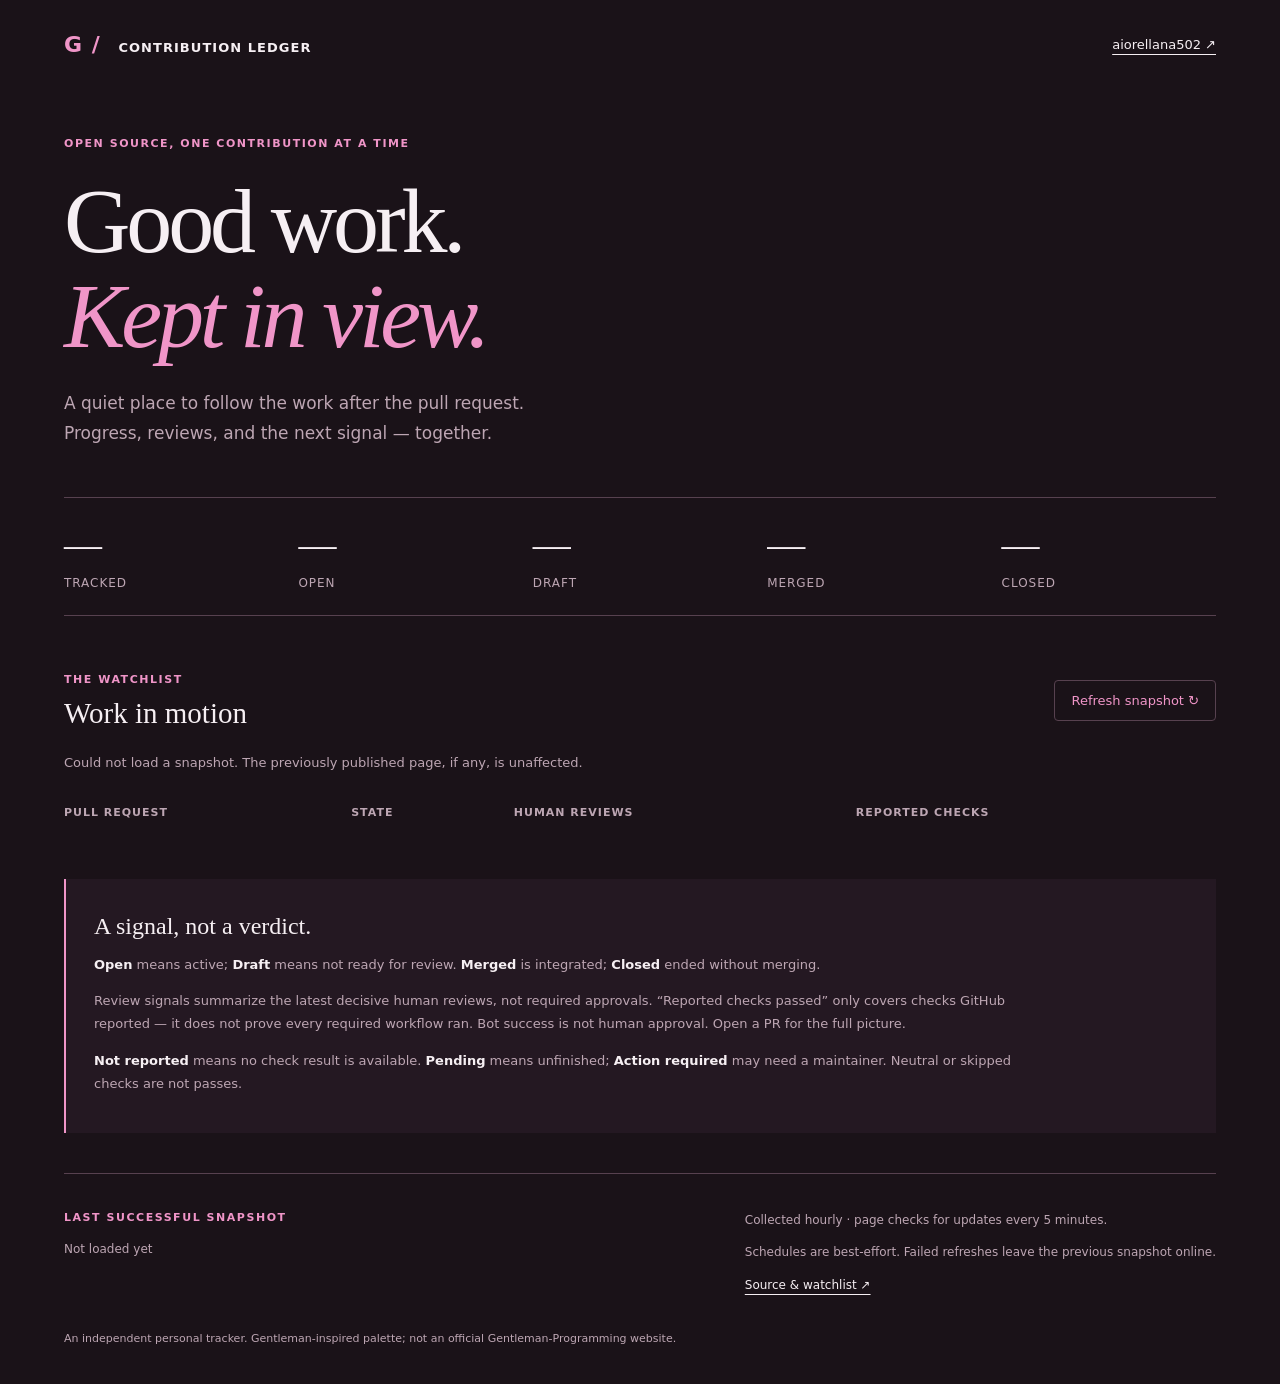
==== site/index.html @ 93922af1 "feat: add public PR contribution ledger dashboard Collector (Python) builds a validated snapshot of " ====
<!doctype html>
<html lang="en">
<head>
  <meta charset="utf-8">
  <meta name="viewport" content="width=device-width, initial-scale=1">
  <meta name="theme-color" content="#1a1218">
  <meta name="description" content="A personal ledger of open-source contributions, updated hourly from GitHub.">
  <title>Contribution ledger · aiorellana502</title>
  <link rel="stylesheet" href="styles.css">
  <script type="module" src="app.mjs"></script>
</head>
<body>
  <a class="skip-link" href="#pull-requests">Skip to pull requests</a>
  <main>
    <nav aria-label="Main navigation">
      <a class="wordmark" href="./"><span aria-hidden="true">G /</span> CONTRIBUTION LEDGER</a>
      <a href="https://github.com/aiorellana502">aiorellana502 ↗</a>
    </nav>
    <header>
      <p class="eyebrow">OPEN SOURCE, ONE CONTRIBUTION AT A TIME</p>
      <h1>Good work.<br><em>Kept in view.</em></h1>
      <p class="intro">A quiet place to follow the work after the pull request.<br>Progress, reviews, and the next signal — together.</p>
    </header>
    <section class="summary" aria-label="Pull request totals">
      <div><strong id="total">—</strong><span>Tracked</span></div>
      <div><strong id="open">—</strong><span>Open</span></div>
      <div><strong id="draft">—</strong><span>Draft</span></div>
      <div><strong id="merged">—</strong><span>Merged</span></div>
      <div><strong id="closed">—</strong><span>Closed</span></div>
    </section>
    <section id="pull-requests" aria-labelledby="ledger-title">
      <div class="section-heading"><div><p class="eyebrow">THE WATCHLIST</p><h2 id="ledger-title">Work in motion</h2></div><button id="refresh" type="button">Refresh snapshot ↻</button></div>
      <p id="message" role="status" aria-live="polite">Loading the latest published snapshot…</p>
      <div class="table-wrap" tabindex="0" role="region" aria-label="Pull requests; scroll horizontally on small screens">
        <table>
          <caption class="sr-only">Tracked contributions with PR state, human review signals and reported checks.</caption>
          <thead><tr><th scope="col">Pull request</th><th scope="col">State</th><th scope="col">Human reviews</th><th scope="col">Reported checks</th></tr></thead>
          <tbody id="rows"></tbody>
        </table>
      </div>
    </section>
    <aside aria-labelledby="signals-title">
      <h2 id="signals-title">A signal, not a verdict.</h2>
      <p><strong>Open</strong> means active; <strong>Draft</strong> means not ready for review. <strong>Merged</strong> is integrated; <strong>Closed</strong> ended without merging.</p>
      <p>Review signals summarize the latest decisive human reviews, not required approvals. “Reported checks passed” only covers checks GitHub reported — it does not prove every required workflow ran. Bot success is not human approval. Open a PR for the full picture.</p>
      <p><strong>Not reported</strong> means no check result is available. <strong>Pending</strong> means unfinished; <strong>Action required</strong> may need a maintainer. Neutral or skipped checks are not passes.</p>
    </aside>
    <footer>
      <div><p class="eyebrow">LAST SUCCESSFUL SNAPSHOT</p><p id="updated">Not loaded yet</p><p id="freshness"></p></div>
      <div><p>Collected hourly · page checks for updates every 5 minutes.</p><p>Schedules are best-effort. Failed refreshes leave the previous snapshot online.</p><a href="https://github.com/aiorellana502/pr-dashboard">Source & watchlist ↗</a></div>
    </footer>
    <p class="disclaimer">An independent personal tracker. Gentleman-inspired palette; not an official Gentleman-Programming website.</p>
    <noscript><p class="error">JavaScript is needed to display snapshots. You can still visit the <a href="https://github.com/aiorellana502/pr-dashboard/actions">update workflow</a> or individual PRs on GitHub.</p></noscript>
  </main>
</body>
</html>
---- site/styles.css ----
/* Palette reference: gentle-shell assets/install-wizard/wizard.css. */
:root {
  color-scheme: dark;
  --bg: #1a1218;
  --surface: #241822;
  --border: #57414f;
  --text: #f6eff3;
  --muted: #bda6b3;
  --accent: #f095c8;
  --focus: #ff76c3;
  --success: #b4e7c7;
  --warning: #e0c27a;
  --error: #ff718f;
  --info: #a9c7ee;
  font-family: system-ui, sans-serif;
  background: var(--bg);
  color: var(--text);
}
* { box-sizing: border-box; }
body { margin: 0; }
a { color: inherit; text-underline-offset: 5px; }
a:hover { color: var(--accent); }
a:focus-visible, button:focus-visible, .table-wrap:focus-visible { outline: 3px solid var(--focus); outline-offset: 5px; }
main { max-width: 1320px; padding: 32px 5% 24px; margin: auto; }
nav { display: flex; justify-content: space-between; gap: 20px; flex-wrap: wrap; align-items: center; font-size: 13px; }
.wordmark { font-weight: 700; letter-spacing: .08em; text-decoration: none; }
.wordmark span { color: var(--accent); margin-right: 12px; font-size: 22px; }
header { margin: 80px 0 48px; }
.eyebrow { font-size: 11px; font-weight: 700; letter-spacing: .14em; color: var(--accent); }
h1 { font: 400 clamp(48px, 8vw, 92px)/1.03 Georgia, serif; letter-spacing: -.045em; margin: 24px 0; }
h1 em { color: var(--accent); font-weight: 400; }
.intro { color: var(--muted); line-height: 1.8; font-size: 17px; }
.summary { display: grid; grid-template-columns: repeat(5, 1fr); border-block: 1px solid var(--border); padding: 24px 0; gap: 20px; }
.summary strong { display: block; font: 38px Georgia, serif; margin-bottom: 6px; }
.summary span { color: var(--muted); font-size: 12px; text-transform: uppercase; letter-spacing: .08em; }
.section-heading { display: flex; justify-content: space-between; gap: 16px; align-items: center; margin-top: 46px; }
h2 { font: 400 29px Georgia, serif; margin: 10px 0; }
button { font: inherit; font-size: 13px; color: var(--accent); border: 1px solid var(--border); background: transparent; padding: 12px 16px; border-radius: 4px; cursor: pointer; }
button:hover { background: var(--surface); border-color: var(--accent); }
button:disabled { cursor: wait; opacity: .7; }
#message { color: var(--muted); font-size: 13px; line-height: 1.6; min-height: 22px; }
#message.error, .error { color: var(--error); }
.table-wrap { overflow-x: auto; }
table { border-collapse: collapse; width: 100%; min-width: 790px; text-align: left; }
th { font-size: 11px; text-transform: uppercase; letter-spacing: .09em; color: var(--muted); font-weight: 600; padding: 18px 14px; }
th:first-child, td:first-child { padding-left: 0; }
td { border-top: 1px solid var(--border); padding: 23px 14px; vertical-align: top; font-size: 13px; line-height: 1.6; }
td:first-child { width: 46%; }
td a { font-size: 15px; font-weight: 600; text-decoration: none; display: block; }
td a:hover { text-decoration: underline; }
.repository { display: block; font-size: 11px; color: var(--muted); margin-top: 7px; overflow-wrap: anywhere; }
.badge { display: inline-block; border: 1px solid currentColor; border-radius: 4px; padding: 3px 8px; font-size: 11px; white-space: nowrap; }
.state-open { color: var(--success); }
.state-draft { color: var(--muted); }
.state-merged { color: var(--accent); }
.state-closed, .signal-failure { color: var(--error); }
.signal-pending { color: var(--warning); }
.signal-success { color: var(--success); }
aside { margin-top: 42px; padding: 24px 28px; background: var(--surface); border-left: 2px solid var(--accent); }
aside h2 { font-size: 24px; }
aside p { font-size: 13px; line-height: 1.8; color: var(--muted); max-width: 950px; }
aside strong { color: var(--text); }
footer { display: flex; justify-content: space-between; flex-wrap: wrap; gap: 24px; border-top: 1px solid var(--border); padding-top: 24px; margin-top: 40px; }
footer p, footer a { font-size: 12px; line-height: 1.7; }
footer p:not(.eyebrow), .disclaimer { color: var(--muted); }
#freshness.stale { color: var(--warning); }
.disclaimer { margin-top: 34px; font-size: 11px; line-height: 1.7; }
.sr-only, .skip-link:not(:focus) { position: absolute; width: 1px; height: 1px; padding: 0; overflow: hidden; clip-path: inset(50%); white-space: nowrap; }
.skip-link:focus { display: block; padding: 12px; background: var(--surface); }
@media (max-width: 640px) {
  main { padding: 24px 6%; }
  header { margin-top: 52px; }
  .summary { grid-template-columns: repeat(3, 1fr); row-gap: 22px; }
  .summary strong { font-size: 30px; }
  .section-heading { align-items: flex-start; flex-direction: column; }
  aside { padding: 20px; }
}
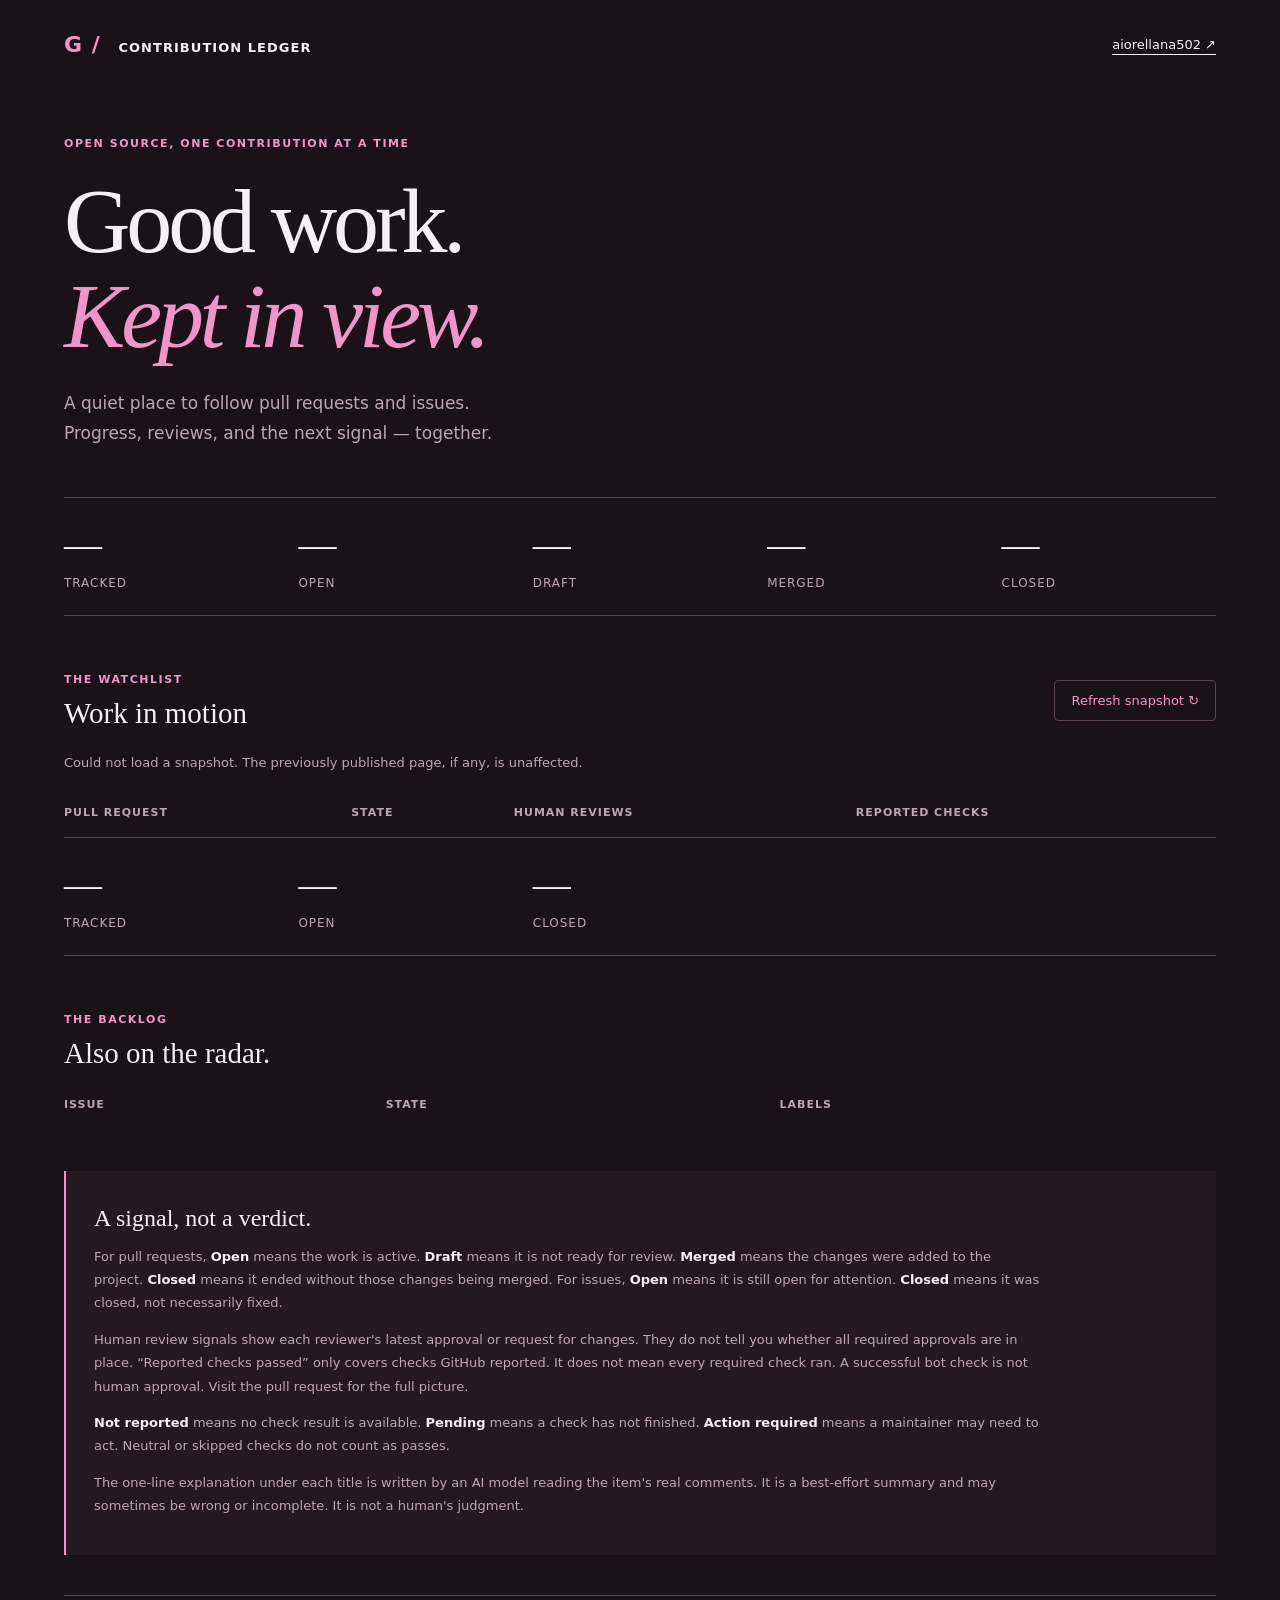
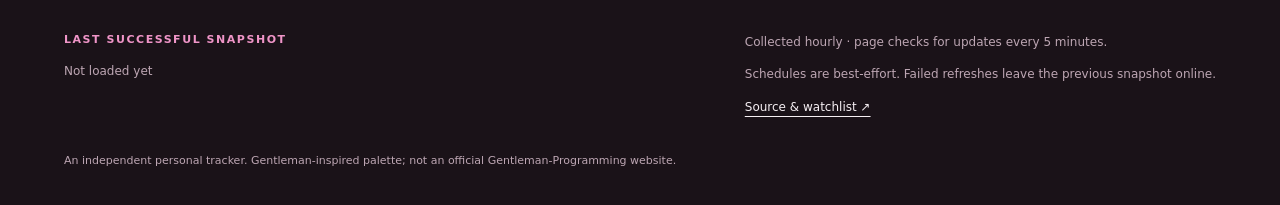
==== commit c84d0120: "feat(site): render tracked issues and plain-language explanations Adds an issues table and summary s" ====
--- a/site/index.html
+++ b/site/index.html
@@ -19,7 +19,7 @@
     <header>
       <p class="eyebrow">OPEN SOURCE, ONE CONTRIBUTION AT A TIME</p>
       <h1>Good work.<br><em>Kept in view.</em></h1>
-      <p class="intro">A quiet place to follow the work after the pull request.<br>Progress, reviews, and the next signal — together.</p>
+      <p class="intro">A quiet place to follow pull requests and issues.<br>Progress, reviews, and the next signal — together.</p>
     </header>
     <section class="summary" aria-label="Pull request totals">
       <div><strong id="total">—</strong><span>Tracked</span></div>
@@ -39,11 +39,27 @@
         </table>
       </div>
     </section>
+    <section class="summary" aria-label="Issue totals">
+      <div><strong id="issues-total">—</strong><span>Tracked</span></div>
+      <div><strong id="issues-open">—</strong><span>Open</span></div>
+      <div><strong id="issues-closed">—</strong><span>Closed</span></div>
+    </section>
+    <section id="issues" aria-labelledby="issues-title">
+      <div class="section-heading"><div><p class="eyebrow">THE BACKLOG</p><h2 id="issues-title">Also on the radar.</h2></div></div>
+      <div class="table-wrap" tabindex="0" role="region" aria-label="Issues; scroll horizontally on small screens">
+        <table>
+          <caption class="sr-only">Tracked issues with their state and labels.</caption>
+          <thead><tr><th scope="col">Issue</th><th scope="col">State</th><th scope="col">Labels</th></tr></thead>
+          <tbody id="issue-rows"></tbody>
+        </table>
+      </div>
+    </section>
     <aside aria-labelledby="signals-title">
       <h2 id="signals-title">A signal, not a verdict.</h2>
-      <p><strong>Open</strong> means active; <strong>Draft</strong> means not ready for review. <strong>Merged</strong> is integrated; <strong>Closed</strong> ended without merging.</p>
-      <p>Review signals summarize the latest decisive human reviews, not required approvals. “Reported checks passed” only covers checks GitHub reported — it does not prove every required workflow ran. Bot success is not human approval. Open a PR for the full picture.</p>
-      <p><strong>Not reported</strong> means no check result is available. <strong>Pending</strong> means unfinished; <strong>Action required</strong> may need a maintainer. Neutral or skipped checks are not passes.</p>
+      <p>For pull requests, <strong>Open</strong> means the work is active. <strong>Draft</strong> means it is not ready for review. <strong>Merged</strong> means the changes were added to the project. <strong>Closed</strong> means it ended without those changes being merged. For issues, <strong>Open</strong> means it is still open for attention. <strong>Closed</strong> means it was closed, not necessarily fixed.</p>
+      <p>Human review signals show each reviewer's latest approval or request for changes. They do not tell you whether all required approvals are in place. “Reported checks passed” only covers checks GitHub reported. It does not mean every required check ran. A successful bot check is not human approval. Visit the pull request for the full picture.</p>
+      <p><strong>Not reported</strong> means no check result is available. <strong>Pending</strong> means a check has not finished. <strong>Action required</strong> means a maintainer may need to act. Neutral or skipped checks do not count as passes.</p>
+      <p>The one-line explanation under each title is written by an AI model reading the item's real comments. It is a best-effort summary and may sometimes be wrong or incomplete. It is not a human's judgment.</p>
     </aside>
     <footer>
       <div><p class="eyebrow">LAST SUCCESSFUL SNAPSHOT</p><p id="updated">Not loaded yet</p><p id="freshness"></p></div>
--- a/site/styles.css
+++ b/site/styles.css
@@ -48,6 +48,7 @@
 td:first-child { width: 46%; }
 td a { font-size: 15px; font-weight: 600; text-decoration: none; display: block; }
 td a:hover { text-decoration: underline; }
+.explain { color: var(--muted); font-size: 12px; line-height: 1.6; margin: 7px 0 0; }
 .repository { display: block; font-size: 11px; color: var(--muted); margin-top: 7px; overflow-wrap: anywhere; }
 .badge { display: inline-block; border: 1px solid currentColor; border-radius: 4px; padding: 3px 8px; font-size: 11px; white-space: nowrap; }
 .state-open { color: var(--success); }
